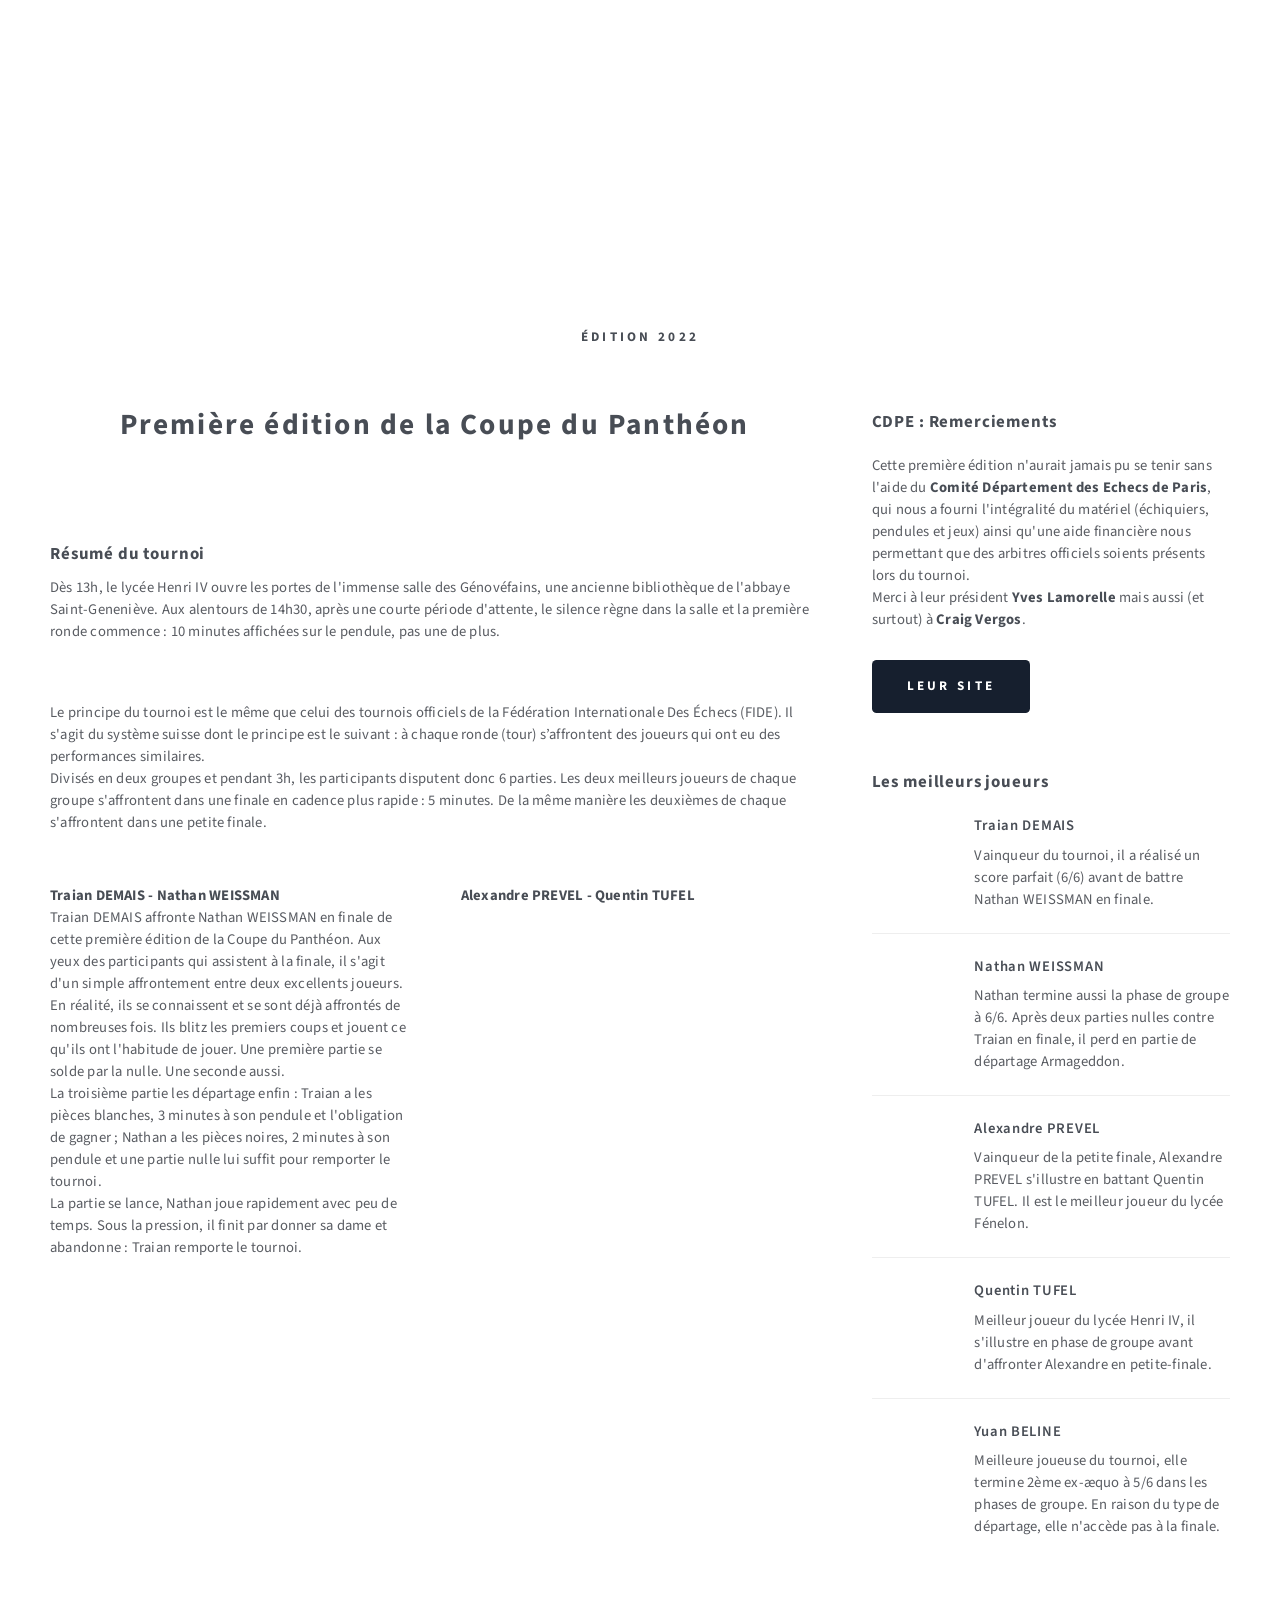
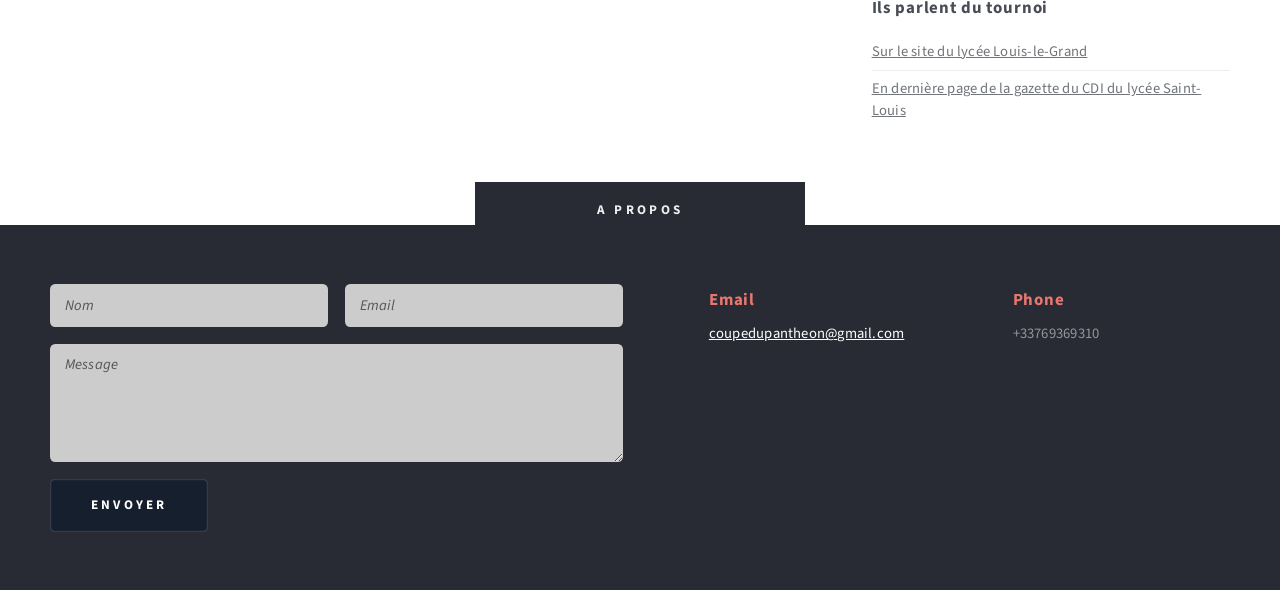
==== 2022.html @ 488b0a0b "wrap" ====
<!DOCTYPE HTML>
<!--
	Escape Velocity by HTML5 UP
	html5up.net | @ajlkn
	Free for personal and commercial use under the CCA 3.0 license (html5up.net/license)
-->
<html>
	<head>
		<title>Coupe du Panthéon </title>
		<meta charset="utf-8" />
		<meta name="viewport" content="width=device-width, initial-scale=1, user-scalable=no" />
		<link rel="stylesheet" href="assets/css/main.css" />
	</head>
	<body class="right-sidebar is-preload">
		<div id="page-wrapper">

			<!-- Header -->
				<section id="header" class="wrapper">

					<!-- Logo -->
						<div id="logo">
							<h1>COUPE DU PANTHÉON</a></h1>
							<p>Tournoi d'échecs inter-établissements</p>
						</div>

					<!-- Nav -->
						<nav id="nav">
							<ul>
								<li><a href="index.html">Inscription</a></li>
								<li>
									<a href="#">Éditions précédentes</a>
									<ul>
										<li><a href="2022.html">Édition 2022 - Traian DEMAIS</a></li>
										<li>
											<a href="#">Livre d'or</a>
											<ul>
												<li><a href="#">Ils parlent du tournoi</a></li>
											</ul>
										</li>
									</ul>
								</li>
								<li class="current"><a href="">Règlement</a></li>
							</ul>
						</nav>

				</section>

			<!-- Main -->
				<section id="main" class="wrapper style2">
					<div class="title">Édition 2022</div>
					<div class="container">
						<div class="row gtr-150">
							<div class="col-8 col-12-medium">

								<!-- Content -->
											<div id="content">
												<article class="box post">
													<header class="style1">
														<h2>Première édition de la Coupe du Panthéon</h2>
													</header>
													<a href="#" class="image featured">
														<img src="images/pic01.png" alt="" />
													</a>
													<h2>Résumé du tournoi</h2>

											<p>Dès 13h, le lycée Henri IV ouvre les portes de l'immense salle des Génovéfains, une ancienne bibliothèque de l'abbaye Saint-Geneniève.
											Aux alentours de 14h30, après une courte période d'attente,
											le silence règne dans la salle et la première ronde commence : 10 minutes affichées
											sur le pendule, pas une de plus.</p>
											<div class="row gtr-150">
												<div class="col-6 col-12-small">
													<section class="box">
														<a href="#" class="image featured">
															<img src="images/2022-1.jpeg" alt="" />
														</a></p>
													</section>
												</div>
												<div class="col-6 col-12-small">
													<section class="box">
														<a href="#" class="image featured"><img src="images/partie2.jpeg" alt="" /></a>
													</section>
												</div>
											</div>


												<p>Le principe du tournoi est le même que celui des tournois officiels de la Fédération Internationale Des Échecs (FIDE).
												Il s'agit du système suisse dont le principe est le suivant : à chaque ronde (tour) s’affrontent des joueurs qui ont eu des performances similaires.<br>
												Divisés en deux groupes et pendant 3h, les participants disputent donc 6 parties.
												Les deux meilleurs joueurs de chaque groupe s'affrontent dans une finale en cadence plus rapide : 5 minutes.
												De la même manière les deuxièmes de chaque s'affrontent dans une petite finale.
											</p>

											</div>

											</article>
											<div class="row gtr-150">
											<div class="col-6 col-12-small">
												<section class="box">
													<header>
													</header>
													<a href="#" class="image featured"><img src="images/finale1.jpeg" alt="" /></a>
													<p><strong>Traian DEMAIS - Nathan WEISSMAN</strong><br>
													Traian DEMAIS affronte Nathan WEISSMAN en finale de cette première édition de la Coupe du Panthéon. Aux yeux des participants
													qui assistent à la finale, il s'agit d'un simple affrontement entre deux excellents joueurs.
													En réalité, ils se connaissent et se sont déjà affrontés de nombreuses fois. Ils blitz les premiers coups et jouent ce qu'ils ont
													l'habitude de jouer. Une première partie se solde par la nulle. Une seconde aussi. <br>
													La troisième partie les départage enfin : Traian a les pièces blanches, 3 minutes à son pendule et l'obligation de gagner ;
													Nathan a les pièces noires, 2 minutes à son pendule et une partie nulle lui suffit pour remporter le tournoi.<br>
													La partie se lance, Nathan joue rapidement avec peu de temps. Sous la pression, il finit par donner sa dame et abandonne : Traian remporte le tournoi.

													</p>
												</section>
											</div>
											<div class="col-6 col-12-small">
												<section class="box">
													<header>
													</header>
													<a href="#" class="image featured"><img src="images/finale2.jpeg" alt="" /></a>
													<p><strong>Alexandre PREVEL - Quentin TUFEL</strong><br>
													</p>
												</section>
											</div>
										</div>


							</div>
							<div class="col-4 col-12-medium">

								<!-- Sidebar -->
									<div id="sidebar">
										<section class="box">
											<header>
												<h2>CDPE : Remerciements</h2>
											</header>
											<p>Cette première édition n'aurait jamais pu se tenir sans l'aide du <strong> Comité Département des Echecs de Paris</strong>, qui nous a fourni
											l'intégralité du matériel (échiquiers, pendules et jeux) ainsi qu'une aide financière nous permettant que des arbitres officiels soients présents lors du tournoi.<br>
											Merci à leur président <strong>Yves Lamorelle </strong> mais aussi (et surtout) à <strong>Craig Vergos</strong>.</p>
											<a href="https://echecs.paris/" target="_blank" class="button style1">Leur site</a>
										</section>
										<section class="box">
											<header>
												<h2>Les meilleurs joueurs</h2>
											</header>
											<ul class="style2">
												<li>
													<article class="box post-excerpt">
														<a href="#" class="image left"><img src="images/traian.jpeg" alt="" /></a>
														<h3><a href="#">Traian DEMAIS</a></h3>
														<p>Vainqueur du tournoi, il a réalisé un score parfait (6/6) avant de battre Nathan WEISSMAN en finale.</p>
													</article>
												</li>
												<li>
													<article class="box post-excerpt">
														<a href="#" class="image left"><img src="images/nathan.jpeg" alt="" /></a>
														<h3><a href="#">Nathan WEISSMAN</a></h3>
														<p>Nathan termine aussi la phase de groupe à 6/6. Après deux parties nulles contre Traian en finale, il perd en partie de départage Armageddon.</p>
													</article>
												</li>
												<li>
													<article class="box post-excerpt">
														<a href="#" class="image left"><img src="images/prevel.jpeg" alt="" /></a>
														<h3><a href="#">Alexandre PREVEL</a></h3>
														<p>Vainqueur de la petite finale, Alexandre PREVEL s'illustre en battant Quentin TUFEL. Il est le meilleur joueur du lycée Fénelon. </p>
													</article>
												</li>
												<li>
													<article class="box post-excerpt">
														<a href="#" class="image left"><img src="images/tufel.jpeg" alt="" /></a>
														<h3><a href="#">Quentin TUFEL</a></h3>
														<p>Meilleur joueur du lycée Henri IV, il s'illustre en phase de groupe avant d'affronter Alexandre en petite-finale.</p>
													</article>
												</li>
												<li>
													<article class="box post-excerpt">
														<a href="#" class="image left"><img src="images/beline.png" alt="" /></a>
														<h3><a href="#">Yuan BELINE</a></h3>
														<p>Meilleure joueuse du tournoi, elle termine 2ème ex-æquo à 5/6 dans les phases de groupe. En raison du type de départage, elle n'accède pas à la finale.</p>
													</article>
												</li>
											</ul>
										</section>
										<section class="box">
											<header>
												<h2>Ils parlent du tournoi</h2>
											</header>
											<ul class="style3">
												<li><a href="https://www.louislegrand.fr/2022/06/13/coupe-dechecs-du-pantheon/" target="_blank">Sur le site du lycée Louis-le-Grand</a></li>
												<li><a href="https://drive.google.com/file/d/1etQRZhNwTIWynrYKjmbcCcDxG53KMyZD/view?usp=sharing" target="_blank">En dernière page de la gazette du CDI du lycée Saint-Louis</a></li>
											</ul>
										</section>
									</div>

							</div>
						</div>
					</div>
				</section>


								<!-- Contact Form -->
								<section id="footer" class="wrapper">
									<div class="title">A propos</div>
									<div class="container">
										<div class="row">
											<div class="col-6 col-12-medium">

												<!-- Contact Form -->
													<section>
														<form method="post" action="#">
															<div class="row gtr-50">
																<div class="col-6 col-12-small">
																	<input type="text" name="name" id="contact-name" placeholder="Nom" />
																</div>
																<div class="col-6 col-12-small">
																	<input type="text" name="email" id="contact-email" placeholder="Email" />
																</div>
																<div class="col-12">
																	<textarea name="message" id="contact-message" placeholder="Message" rows="4"></textarea>
																</div>
																<div class="col-12">
																	<ul class="actions">
																		<li><input type="submit" class="style1" value="Envoyer" /></li>
																	</ul>
																</div>
															</div>
														</form>
													</section>

											</div>
											<div class="col-6 col-12-medium">

												<!-- Contact -->
													<section class="feature-list small">
														<div class="row">
															<div class="col-6 col-12-small">
																<section>
																	<h3 class="icon solid fa-envelope">Email</h3>
																	<p>
																		<a href="#">coupedupantheon@gmail.com</a>
																	</p>
																</section>
															</div>
															<div class="col-6 col-12-small">
																<section>
																	<h3 class="icon solid fa-phone">Phone</h3>
																	<p>
																		+33769369310
																	</p>
																</section>
															</div>
														</div>
													</section>

											</div>
										</div>
									</div>
								</section>

		</div>

		<!-- Scripts -->
			<script src="assets/js/jquery.min.js"></script>
			<script src="assets/js/jquery.dropotron.min.js"></script>
			<script src="assets/js/browser.min.js"></script>
			<script src="assets/js/breakpoints.min.js"></script>
			<script src="assets/js/util.js"></script>
			<script src="assets/js/main.js"></script>

	</body>
</html>
---- assets/css/main.css ----
@import url("fontawesome-all.min.css");
@import url("https://fonts.googleapis.com/css?family=Source+Sans+Pro:400,400italic,700,900");

/*
	Escape Velocity by HTML5 UP
	html5up.net | @ajlkn
	Free for personal and commercial use under the CCA 3.0 license (html5up.net/license)
*/

html, body, div, span, applet, object,
iframe, h1, h2, h3, h4, h5, h6, p, blockquote,
pre, a, abbr, acronym, address, big, cite,
code, del, dfn, em, img, ins, kbd, q, s, samp,
small, strike, strong, sub, sup, tt, var, b,
u, i, center, dl, dt, dd, ol, ul, li, fieldset,
form, label, legend, table, caption, tbody,
tfoot, thead, tr, th, td, article, aside,
canvas, details, embed, figure, figcaption,
footer, header, hgroup, menu, nav, output, ruby,
section, summary, time, mark, audio, video {
	margin: 0;
	padding: 0;
	border: 0;
	font-size: 100%;
	font: inherit;
	vertical-align: baseline;}

article, aside, details, figcaption, figure,
footer, header, hgroup, menu, nav, section {
	display: block;}

body {
	line-height: 1;
}

ol, ul {
	list-style: none;
}

blockquote, q {
	quotes: none;
}

	blockquote:before, blockquote:after, q:before, q:after {
		content: '';
		content: none;
	}

table {
	border-collapse: collapse;
	border-spacing: 0;
}

body {
	-webkit-text-size-adjust: none;
}

mark {
	background-color: transparent;
	color: inherit;
}

input::-moz-focus-inner {
	border: 0;
	padding: 0;
}

input, select, textarea {
	-moz-appearance: none;
	-webkit-appearance: none;
	-ms-appearance: none;
	appearance: none;
}

/* Basic */

	@-ms-viewport {
		width: device-width;
	}

	html {
		box-sizing: border-box;
	}

	*, *:before, *:after {
		box-sizing: inherit;
	}

	body.is-preload *, body.is-preload *:before, body.is-preload *:after {
		-moz-animation: none !important;
		-webkit-animation: none !important;
		-ms-animation: none !important;
		animation: none !important;
		-moz-transition: none !important;
		-webkit-transition: none !important;
		-ms-transition: none !important;
		transition: none !important;
	}

	body, input, textarea, select {
		font-family: 'Source Sans Pro', sans-serif;
		font-weight: 400;
		color: #595c62;
		font-size: 14pt;
		line-height: 1.75em;
		letter-spacing: 0.025em;
	}

	h1, h2, h3, h4, h5, h6 {
		font-weight: 700;
		color: #484d55;
	}

		h1 a, h2 a, h3 a, h4 a, h5 a, h6 a {
			color: inherit;
			text-decoration: none;
		}

	a {
		-moz-transition: color .25s ease-in-out;
		-webkit-transition: color .25s ease-in-out;
		-ms-transition: color .25s ease-in-out;
		transition: color .25s ease-in-out;
		text-decoration: underline;
		color: #717479;
	}

		a:hover {
			text-decoration: none;
		}

	strong, b {
		font-weight: 700;
		color: #484d55;
	}

	blockquote {
		border-left: solid 0.5em #ddd;
		padding: 1em 0 1em 2em;
		font-style: italic;
	}

	em, i {
		font-style: italic;
	}

	hr {
		border: 0;
		border-top: solid 1px #ddd;
		margin: 2em 0 2em 0;
	}

	sub {
		position: relative;
		top: 0.5em;
		font-size: 0.8em;
	}

	sup {
		position: relative;
		top: -0.5em;
		font-size: 0.8em;
	}

	.nobr {
		white-space: nowrap;
	}

	br.clear {
		clear: both;
	}

	p, ul, ol, dl, table, blockquote, form {
		margin-bottom: 2em;
	}

/* Container */

	.container {
		margin: 0 auto;
		max-width: 100%;
		width: 68em;
	}

		@media screen and (max-width: 1680px) {

			.container {
				width: 70em;
			}

		}

		@media screen and (max-width: 1280px) {

			.container {
				width: calc(100% - 100px);
			}

		}

		@media screen and (max-width: 980px) {

			.container {
				width: calc(100% - 100px);
			}

		}

		@media screen and (max-width: 736px) {

			.container {
				width: calc(100% - 40px);
			}

		}

/* Row */

	.row {
		display: flex;
		flex-wrap: wrap;
		box-sizing: border-box;
		align-items: stretch;
	}

		.row > * {
			box-sizing: border-box;
		}

		.row.gtr-uniform > * > :last-child {
			margin-bottom: 0;
		}

		.row.aln-left {
			justify-content: flex-start;
		}

		.row.aln-center {
			justify-content: center;
		}

		.row.aln-right {
			justify-content: flex-end;
		}

		.row.aln-top {
			align-items: flex-start;
		}

		.row.aln-middle {
			align-items: center;
		}

		.row.aln-bottom {
			align-items: flex-end;
		}

		.row > .imp {
			order: -1;
		}

		.row > .col-1 {
			width: 8.33333%;
		}

		.row > .off-1 {
			margin-left: 8.33333%;
		}

		.row > .col-2 {
			width: 16.66667%;
		}

		.row > .off-2 {
			margin-left: 16.66667%;
		}

		.row > .col-3 {
			width: 25%;
		}

		.row > .off-3 {
			margin-left: 25%;
		}

		.row > .col-4 {
			width: 33.33333%;
		}

		.row > .off-4 {
			margin-left: 33.33333%;
		}

		.row > .col-5 {
			width: 41.66667%;
		}

		.row > .off-5 {
			margin-left: 41.66667%;
		}

		.row > .col-6 {
			width: 50%;
		}

		.row > .off-6 {
			margin-left: 50%;
		}

		.row > .col-7 {
			width: 58.33333%;
		}

		.row > .off-7 {
			margin-left: 58.33333%;
		}

		.row > .col-8 {
			width: 66.66667%;
		}

		.row > .off-8 {
			margin-left: 66.66667%;
		}

		.row > .col-9 {
			width: 75%;
		}

		.row > .off-9 {
			margin-left: 75%;
		}

		.row > .col-10 {
			width: 83.33333%;
		}

		.row > .off-10 {
			margin-left: 83.33333%;
		}

		.row > .col-11 {
			width: 91.66667%;
		}

		.row > .off-11 {
			margin-left: 91.66667%;
		}

		.row > .col-12 {
			width: 100%;
		}

		.row > .off-12 {
			margin-left: 100%;
		}

		.row.gtr-0 {
			margin-top: 0px;
			margin-left: 0px;
		}

			.row.gtr-0 > * {
				padding: 0px 0 0 0px;
			}

			.row.gtr-0.gtr-uniform {
				margin-top: 0px;
			}

				.row.gtr-0.gtr-uniform > * {
					padding-top: 0px;
				}

		.row.gtr-25 {
			margin-top: -12.5px;
			margin-left: -12.5px;
		}

			.row.gtr-25 > * {
				padding: 12.5px 0 0 12.5px;
			}

			.row.gtr-25.gtr-uniform {
				margin-top: -12.5px;
			}

				.row.gtr-25.gtr-uniform > * {
					padding-top: 12.5px;
				}

		.row.gtr-50 {
			margin-top: -25px;
			margin-left: -25px;
		}

			.row.gtr-50 > * {
				padding: 25px 0 0 25px;
			}

			.row.gtr-50.gtr-uniform {
				margin-top: -25px;
			}

				.row.gtr-50.gtr-uniform > * {
					padding-top: 25px;
				}

		.row {
			margin-top: -50px;
			margin-left: -50px;
		}

			.row > * {
				padding: 50px 0 0 50px;
			}

			.row.gtr-uniform {
				margin-top: -50px;
			}

				.row.gtr-uniform > * {
					padding-top: 50px;
				}

		.row.gtr-150 {
			margin-top: -75px;
			margin-left: -75px;
		}

			.row.gtr-150 > * {
				padding: 75px 0 0 75px;
			}

			.row.gtr-150.gtr-uniform {
				margin-top: -75px;
			}

				.row.gtr-150.gtr-uniform > * {
					padding-top: 75px;
				}

		.row.gtr-200 {
			margin-top: -100px;
			margin-left: -100px;
		}

			.row.gtr-200 > * {
				padding: 100px 0 0 100px;
			}

			.row.gtr-200.gtr-uniform {
				margin-top: -100px;
			}

				.row.gtr-200.gtr-uniform > * {
					padding-top: 100px;
				}

		@media screen and (max-width: 1680px) {

			.row {
				display: flex;
				flex-wrap: wrap;
				box-sizing: border-box;
				align-items: stretch;
			}

				.row > * {
					box-sizing: border-box;
				}

				.row.gtr-uniform > * > :last-child {
					margin-bottom: 0;
				}

				.row.aln-left {
					justify-content: flex-start;
				}

				.row.aln-center {
					justify-content: center;
				}

				.row.aln-right {
					justify-content: flex-end;
				}

				.row.aln-top {
					align-items: flex-start;
				}

				.row.aln-middle {
					align-items: center;
				}

				.row.aln-bottom {
					align-items: flex-end;
				}

				.row > .imp-xlarge {
					order: -1;
				}

				.row > .col-1-xlarge {
					width: 8.33333%;
				}

				.row > .off-1-xlarge {
					margin-left: 8.33333%;
				}

				.row > .col-2-xlarge {
					width: 16.66667%;
				}

				.row > .off-2-xlarge {
					margin-left: 16.66667%;
				}

				.row > .col-3-xlarge {
					width: 25%;
				}

				.row > .off-3-xlarge {
					margin-left: 25%;
				}

				.row > .col-4-xlarge {
					width: 33.33333%;
				}

				.row > .off-4-xlarge {
					margin-left: 33.33333%;
				}

				.row > .col-5-xlarge {
					width: 41.66667%;
				}

				.row > .off-5-xlarge {
					margin-left: 41.66667%;
				}

				.row > .col-6-xlarge {
					width: 50%;
				}

				.row > .off-6-xlarge {
					margin-left: 50%;
				}

				.row > .col-7-xlarge {
					width: 58.33333%;
				}

				.row > .off-7-xlarge {
					margin-left: 58.33333%;
				}

				.row > .col-8-xlarge {
					width: 66.66667%;
				}

				.row > .off-8-xlarge {
					margin-left: 66.66667%;
				}

				.row > .col-9-xlarge {
					width: 75%;
				}

				.row > .off-9-xlarge {
					margin-left: 75%;
				}

				.row > .col-10-xlarge {
					width: 83.33333%;
				}

				.row > .off-10-xlarge {
					margin-left: 83.33333%;
				}

				.row > .col-11-xlarge {
					width: 91.66667%;
				}

				.row > .off-11-xlarge {
					margin-left: 91.66667%;
				}

				.row > .col-12-xlarge {
					width: 100%;
				}

				.row > .off-12-xlarge {
					margin-left: 100%;
				}

				.row.gtr-0 {
					margin-top: 0px;
					margin-left: 0px;
				}

					.row.gtr-0 > * {
						padding: 0px 0 0 0px;
					}

					.row.gtr-0.gtr-uniform {
						margin-top: 0px;
					}

						.row.gtr-0.gtr-uniform > * {
							padding-top: 0px;
						}

				.row.gtr-25 {
					margin-top: -12.5px;
					margin-left: -12.5px;
				}

					.row.gtr-25 > * {
						padding: 12.5px 0 0 12.5px;
					}

					.row.gtr-25.gtr-uniform {
						margin-top: -12.5px;
					}

						.row.gtr-25.gtr-uniform > * {
							padding-top: 12.5px;
						}

				.row.gtr-50 {
					margin-top: -25px;
					margin-left: -25px;
				}

					.row.gtr-50 > * {
						padding: 25px 0 0 25px;
					}

					.row.gtr-50.gtr-uniform {
						margin-top: -25px;
					}

						.row.gtr-50.gtr-uniform > * {
							padding-top: 25px;
						}

				.row {
					margin-top: -50px;
					margin-left: -50px;
				}

					.row > * {
						padding: 50px 0 0 50px;
					}

					.row.gtr-uniform {
						margin-top: -50px;
					}

						.row.gtr-uniform > * {
							padding-top: 50px;
						}

				.row.gtr-150 {
					margin-top: -75px;
					margin-left: -75px;
				}

					.row.gtr-150 > * {
						padding: 75px 0 0 75px;
					}

					.row.gtr-150.gtr-uniform {
						margin-top: -75px;
					}

						.row.gtr-150.gtr-uniform > * {
							padding-top: 75px;
						}

				.row.gtr-200 {
					margin-top: -100px;
					margin-left: -100px;
				}

					.row.gtr-200 > * {
						padding: 100px 0 0 100px;
					}

					.row.gtr-200.gtr-uniform {
						margin-top: -100px;
					}

						.row.gtr-200.gtr-uniform > * {
							padding-top: 100px;
						}

		}

		@media screen and (max-width: 1280px) {

			.row {
				display: flex;
				flex-wrap: wrap;
				box-sizing: border-box;
				align-items: stretch;
			}

				.row > * {
					box-sizing: border-box;
				}

				.row.gtr-uniform > * > :last-child {
					margin-bottom: 0;
				}

				.row.aln-left {
					justify-content: flex-start;
				}

				.row.aln-center {
					justify-content: center;
				}

				.row.aln-right {
					justify-content: flex-end;
				}

				.row.aln-top {
					align-items: flex-start;
				}

				.row.aln-middle {
					align-items: center;
				}

				.row.aln-bottom {
					align-items: flex-end;
				}

				.row > .imp-large {
					order: -1;
				}

				.row > .col-1-large {
					width: 8.33333%;
				}

				.row > .off-1-large {
					margin-left: 8.33333%;
				}

				.row > .col-2-large {
					width: 16.66667%;
				}

				.row > .off-2-large {
					margin-left: 16.66667%;
				}

				.row > .col-3-large {
					width: 25%;
				}

				.row > .off-3-large {
					margin-left: 25%;
				}

				.row > .col-4-large {
					width: 33.33333%;
				}

				.row > .off-4-large {
					margin-left: 33.33333%;
				}

				.row > .col-5-large {
					width: 41.66667%;
				}

				.row > .off-5-large {
					margin-left: 41.66667%;
				}

				.row > .col-6-large {
					width: 50%;
				}

				.row > .off-6-large {
					margin-left: 50%;
				}

				.row > .col-7-large {
					width: 58.33333%;
				}

				.row > .off-7-large {
					margin-left: 58.33333%;
				}

				.row > .col-8-large {
					width: 66.66667%;
				}

				.row > .off-8-large {
					margin-left: 66.66667%;
				}

				.row > .col-9-large {
					width: 75%;
				}

				.row > .off-9-large {
					margin-left: 75%;
				}

				.row > .col-10-large {
					width: 83.33333%;
				}

				.row > .off-10-large {
					margin-left: 83.33333%;
				}

				.row > .col-11-large {
					width: 91.66667%;
				}

				.row > .off-11-large {
					margin-left: 91.66667%;
				}

				.row > .col-12-large {
					width: 100%;
				}

				.row > .off-12-large {
					margin-left: 100%;
				}

				.row.gtr-0 {
					margin-top: 0px;
					margin-left: 0px;
				}

					.row.gtr-0 > * {
						padding: 0px 0 0 0px;
					}

					.row.gtr-0.gtr-uniform {
						margin-top: 0px;
					}

						.row.gtr-0.gtr-uniform > * {
							padding-top: 0px;
						}

				.row.gtr-25 {
					margin-top: -8.75px;
					margin-left: -8.75px;
				}

					.row.gtr-25 > * {
						padding: 8.75px 0 0 8.75px;
					}

					.row.gtr-25.gtr-uniform {
						margin-top: -8.75px;
					}

						.row.gtr-25.gtr-uniform > * {
							padding-top: 8.75px;
						}

				.row.gtr-50 {
					margin-top: -17.5px;
					margin-left: -17.5px;
				}

					.row.gtr-50 > * {
						padding: 17.5px 0 0 17.5px;
					}

					.row.gtr-50.gtr-uniform {
						margin-top: -17.5px;
					}

						.row.gtr-50.gtr-uniform > * {
							padding-top: 17.5px;
						}

				.row {
					margin-top: -35px;
					margin-left: -35px;
				}

					.row > * {
						padding: 35px 0 0 35px;
					}

					.row.gtr-uniform {
						margin-top: -35px;
					}

						.row.gtr-uniform > * {
							padding-top: 35px;
						}

				.row.gtr-150 {
					margin-top: -52.5px;
					margin-left: -52.5px;
				}

					.row.gtr-150 > * {
						padding: 52.5px 0 0 52.5px;
					}

					.row.gtr-150.gtr-uniform {
						margin-top: -52.5px;
					}

						.row.gtr-150.gtr-uniform > * {
							padding-top: 52.5px;
						}

				.row.gtr-200 {
					margin-top: -70px;
					margin-left: -70px;
				}

					.row.gtr-200 > * {
						padding: 70px 0 0 70px;
					}

					.row.gtr-200.gtr-uniform {
						margin-top: -70px;
					}

						.row.gtr-200.gtr-uniform > * {
							padding-top: 70px;
						}

		}

		@media screen and (max-width: 980px) {

			.row {
				display: flex;
				flex-wrap: wrap;
				box-sizing: border-box;
				align-items: stretch;
			}

				.row > * {
					box-sizing: border-box;
				}

				.row.gtr-uniform > * > :last-child {
					margin-bottom: 0;
				}

				.row.aln-left {
					justify-content: flex-start;
				}

				.row.aln-center {
					justify-content: center;
				}

				.row.aln-right {
					justify-content: flex-end;
				}

				.row.aln-top {
					align-items: flex-start;
				}

				.row.aln-middle {
					align-items: center;
				}

				.row.aln-bottom {
					align-items: flex-end;
				}

				.row > .imp-medium {
					order: -1;
				}

				.row > .col-1-medium {
					width: 8.33333%;
				}

				.row > .off-1-medium {
					margin-left: 8.33333%;
				}

				.row > .col-2-medium {
					width: 16.66667%;
				}

				.row > .off-2-medium {
					margin-left: 16.66667%;
				}

				.row > .col-3-medium {
					width: 25%;
				}

				.row > .off-3-medium {
					margin-left: 25%;
				}

				.row > .col-4-medium {
					width: 33.33333%;
				}

				.row > .off-4-medium {
					margin-left: 33.33333%;
				}

				.row > .col-5-medium {
					width: 41.66667%;
				}

				.row > .off-5-medium {
					margin-left: 41.66667%;
				}

				.row > .col-6-medium {
					width: 50%;
				}

				.row > .off-6-medium {
					margin-left: 50%;
				}

				.row > .col-7-medium {
					width: 58.33333%;
				}

				.row > .off-7-medium {
					margin-left: 58.33333%;
				}

				.row > .col-8-medium {
					width: 66.66667%;
				}

				.row > .off-8-medium {
					margin-left: 66.66667%;
				}

				.row > .col-9-medium {
					width: 75%;
				}

				.row > .off-9-medium {
					margin-left: 75%;
				}

				.row > .col-10-medium {
					width: 83.33333%;
				}

				.row > .off-10-medium {
					margin-left: 83.33333%;
				}

				.row > .col-11-medium {
					width: 91.66667%;
				}

				.row > .off-11-medium {
					margin-left: 91.66667%;
				}

				.row > .col-12-medium {
					width: 100%;
				}

				.row > .off-12-medium {
					margin-left: 100%;
				}

				.row.gtr-0 {
					margin-top: 0px;
					margin-left: 0px;
				}

					.row.gtr-0 > * {
						padding: 0px 0 0 0px;
					}

					.row.gtr-0.gtr-uniform {
						margin-top: 0px;
					}

						.row.gtr-0.gtr-uniform > * {
							padding-top: 0px;
						}

				.row.gtr-25 {
					margin-top: -12.5px;
					margin-left: -12.5px;
				}

					.row.gtr-25 > * {
						padding: 12.5px 0 0 12.5px;
					}

					.row.gtr-25.gtr-uniform {
						margin-top: -12.5px;
					}

						.row.gtr-25.gtr-uniform > * {
							padding-top: 12.5px;
						}

				.row.gtr-50 {
					margin-top: -25px;
					margin-left: -25px;
				}

					.row.gtr-50 > * {
						padding: 25px 0 0 25px;
					}

					.row.gtr-50.gtr-uniform {
						margin-top: -25px;
					}

						.row.gtr-50.gtr-uniform > * {
							padding-top: 25px;
						}

				.row {
					margin-top: -50px;
					margin-left: -50px;
				}

					.row > * {
						padding: 50px 0 0 50px;
					}

					.row.gtr-uniform {
						margin-top: -50px;
					}

						.row.gtr-uniform > * {
							padding-top: 50px;
						}

				.row.gtr-150 {
					margin-top: -75px;
					margin-left: -75px;
				}

					.row.gtr-150 > * {
						padding: 75px 0 0 75px;
					}

					.row.gtr-150.gtr-uniform {
						margin-top: -75px;
					}

						.row.gtr-150.gtr-uniform > * {
							padding-top: 75px;
						}

				.row.gtr-200 {
					margin-top: -100px;
					margin-left: -100px;
				}

					.row.gtr-200 > * {
						padding: 100px 0 0 100px;
					}

					.row.gtr-200.gtr-uniform {
						margin-top: -100px;
					}

						.row.gtr-200.gtr-uniform > * {
							padding-top: 100px;
						}

		}

		@media screen and (max-width: 736px) {

			.row {
				display: flex;
				flex-wrap: wrap;
				box-sizing: border-box;
				align-items: stretch;
			}

				.row > * {
					box-sizing: border-box;
				}

				.row.gtr-uniform > * > :last-child {
					margin-bottom: 0;
				}

				.row.aln-left {
					justify-content: flex-start;
				}

				.row.aln-center {
					justify-content: center;
				}

				.row.aln-right {
					justify-content: flex-end;
				}

				.row.aln-top {
					align-items: flex-start;
				}

				.row.aln-middle {
					align-items: center;
				}

				.row.aln-bottom {
					align-items: flex-end;
				}

				.row > .imp-small {
					order: -1;
				}

				.row > .col-1-small {
					width: 8.33333%;
				}

				.row > .off-1-small {
					margin-left: 8.33333%;
				}

				.row > .col-2-small {
					width: 16.66667%;
				}

				.row > .off-2-small {
					margin-left: 16.66667%;
				}

				.row > .col-3-small {
					width: 25%;
				}

				.row > .off-3-small {
					margin-left: 25%;
				}

				.row > .col-4-small {
					width: 33.33333%;
				}

				.row > .off-4-small {
					margin-left: 33.33333%;
				}

				.row > .col-5-small {
					width: 41.66667%;
				}

				.row > .off-5-small {
					margin-left: 41.66667%;
				}

				.row > .col-6-small {
					width: 50%;
				}

				.row > .off-6-small {
					margin-left: 50%;
				}

				.row > .col-7-small {
					width: 58.33333%;
				}

				.row > .off-7-small {
					margin-left: 58.33333%;
				}

				.row > .col-8-small {
					width: 66.66667%;
				}

				.row > .off-8-small {
					margin-left: 66.66667%;
				}

				.row > .col-9-small {
					width: 75%;
				}

				.row > .off-9-small {
					margin-left: 75%;
				}

				.row > .col-10-small {
					width: 83.33333%;
				}

				.row > .off-10-small {
					margin-left: 83.33333%;
				}

				.row > .col-11-small {
					width: 91.66667%;
				}

				.row > .off-11-small {
					margin-left: 91.66667%;
				}

				.row > .col-12-small {
					width: 100%;
				}

				.row > .off-12-small {
					margin-left: 100%;
				}

				.row.gtr-0 {
					margin-top: 0px;
					margin-left: 0px;
				}

					.row.gtr-0 > * {
						padding: 0px 0 0 0px;
					}

					.row.gtr-0.gtr-uniform {
						margin-top: 0px;
					}

						.row.gtr-0.gtr-uniform > * {
							padding-top: 0px;
						}

				.row.gtr-25 {
					margin-top: -7.5px;
					margin-left: -7.5px;
				}

					.row.gtr-25 > * {
						padding: 7.5px 0 0 7.5px;
					}

					.row.gtr-25.gtr-uniform {
						margin-top: -7.5px;
					}

						.row.gtr-25.gtr-uniform > * {
							padding-top: 7.5px;
						}

				.row.gtr-50 {
					margin-top: -15px;
					margin-left: -15px;
				}

					.row.gtr-50 > * {
						padding: 15px 0 0 15px;
					}

					.row.gtr-50.gtr-uniform {
						margin-top: -15px;
					}

						.row.gtr-50.gtr-uniform > * {
							padding-top: 15px;
						}

				.row {
					margin-top: -30px;
					margin-left: -30px;
				}

					.row > * {
						padding: 30px 0 0 30px;
					}

					.row.gtr-uniform {
						margin-top: -30px;
					}

						.row.gtr-uniform > * {
							padding-top: 30px;
						}

				.row.gtr-150 {
					margin-top: -45px;
					margin-left: -45px;
				}

					.row.gtr-150 > * {
						padding: 45px 0 0 45px;
					}

					.row.gtr-150.gtr-uniform {
						margin-top: -45px;
					}

						.row.gtr-150.gtr-uniform > * {
							padding-top: 45px;
						}

				.row.gtr-200 {
					margin-top: -60px;
					margin-left: -60px;
				}

					.row.gtr-200 > * {
						padding: 60px 0 0 60px;
					}

					.row.gtr-200.gtr-uniform {
						margin-top: -60px;
					}

						.row.gtr-200.gtr-uniform > * {
							padding-top: 60px;
						}

		}

/* Section/Article */

	section,
	article {
		margin: 0 0 4em 0;
	}

	section > :last-child,
	article > :last-child,
	section:last-child,
	article:last-child {
		margin-bottom: 0;
	}

	header.style1 {
		text-align: center;
		padding: 3em 0 3em 0;
	}

		header.style1 h2 {
			font-weight: 700;
			font-size: 2em;
			letter-spacing: 0.075em;
			line-height: 1.5em;
		}

		header.style1 p {
			color: #b1b4b9;
			display: block;
			margin: 1.15em 0 0 0;
			font-size: 1.3em;
			letter-spacing: 0.075em;
			line-height: 1.5em;
		}

/* Table */

	table {
		width: 100%;
	}

		table.default {
			width: 100%;
		}

			table.default tbody tr:nth-child(2n+2) {
				background: #f4f4f4;
			}

			table.default td {
				padding: 0.5em 1em 0.5em 1em;
			}

			table.default th {
				text-align: left;
				font-weight: 400;
				padding: 0.5em 1em 0.5em 1em;
			}

			table.default thead {
				background: #484d55;
				color: #fff;
			}

			table.default tfoot {
				background: #eee;
			}

/* Form */

	form label {
		display: block;
		font-weight: 700;
		color: #484d55;
		margin: 0.25em 0 0.5em 0;
	}

	form input[type="text"],
	form input[type="email"],
	form input[type="password"],
	form select,
	form textarea {
		-moz-transition: all .25s ease-in-out;
		-webkit-transition: all .25s ease-in-out;
		-ms-transition: all .25s ease-in-out;
		transition: all .25s ease-in-out;
		-webkit-appearance: none;
		display: block;
		border: 0;
		background: #eee;
		box-shadow: inset 0px 0px 1px 0px #a0a1a7;
		border-radius: 0.35em;
		width: 100%;
		padding: 0.75em 1em 0.75em 1em;
	}

		form input[type="text"]:focus,
		form input[type="email"]:focus,
		form input[type="password"]:focus,
		form select:focus,
		form textarea:focus {
			background: #f8f8f8;
		}

	form input[type="text"],
	form input[type="email"]
	input[type="password"] {
		line-height: 1em;
	}

	form select {
		line-height: 1em;
	}

	form textarea {
		min-height: 8em;
	}

	form ul.actions {
		margin-top: 0;
	}

	form ::-webkit-input-placeholder {
		color: #555 !important;
		font-style: italic;
		line-height: 1.35em;
	}

	form :-moz-placeholder {
		color: #555 !important;
		font-style: italic;
	}

	form ::-moz-placeholder {
		color: #555 !important;
		font-style: italic;
	}

	form :-ms-input-placeholder {
		color: #555 !important;
		font-style: italic;
	}

	form ::-moz-focus-inner {
		border: 0;
	}

/* Image */

	.image {
		display: inline-block;
	}

		.image img {
			display: block;
			width: 100%;
		}

		.image.fit {
			display: block;
			width: 100%;
		}

		.image.left {
			float: left;
			margin: 0 2em 2em 0;
		}

		.image.centered {
			display: block;
			margin: 0 0 2em 0;
		}

			.image.centered img {
				margin: 0 auto;
				width: auto;
			}

		.image.featured {
			display: block;
			width: 100%;
			margin: 0 0 2em 0;
		}

/* Button */

	input[type="button"],
	input[type="submit"],
	input[type="reset"],
	button,
	.button {
		-moz-transition: all .25s ease-in-out;
		-webkit-transition: all .25s ease-in-out;
		-ms-transition: all .25s ease-in-out;
		transition: all .25s ease-in-out;
		display: inline-block;
		background: #444;
		text-align: center;
		text-transform: uppercase;
		font-weight: 700;
		letter-spacing: 0.25em;
		text-decoration: none;
		border-radius: 0.35em;
		border: 0;
		outline: 0;
		cursor: pointer;
		padding: 0 2.25em 0 2.25em;
		font-size: 0.9em;
		min-width: 12em;
		height: 4em;
		line-height: 4em;
	}

		input[type="button"]:hover,
		input[type="submit"]:hover,
		input[type="reset"]:hover,
		button:hover,
		.button:hover {
			background-color: #f98780;
		}

		input[type="button"].large,
		input[type="submit"].large,
		input[type="reset"].large,
		button.large,
		.button.large {
			font-size: 1em;
			min-width: 14em;
		}

		input[type="button"].style1,
		input[type="submit"].style1,
		input[type="reset"].style1,
		button.style1,
		.button.style1 {
			background: #161f2e url("images/overlay.png");
			color: #fff;
		}

			input[type="button"].style1:hover,
			input[type="submit"].style1:hover,
			input[type="reset"].style1:hover,
			button.style1:hover,
			.button.style1:hover {
				background-color: #1f2c42;
			}

			input[type="button"].style1:active,
			input[type="submit"].style1:active,
			input[type="reset"].style1:active,
			button.style1:active,
			.button.style1:active {
				background-color: #1f2c42;
			}

		input[type="button"].style2,
		input[type="submit"].style2,
		input[type="reset"].style2,
		button.style2,
		.button.style2 {
			background: none;
			color: #606167;
			box-shadow: inset 0px 0px 2px 0px #a0a1a7;
		}

			input[type="button"].style2:hover,
			input[type="submit"].style2:hover,
			input[type="reset"].style2:hover,
			button.style2:hover,
			.button.style2:hover {
				box-shadow: inset 0px 0px 2px 0px #606167;
			}

			input[type="button"].style2:active,
			input[type="submit"].style2:active,
			input[type="reset"].style2:active,
			button.style2:active,
			.button.style2:active {
				box-shadow: inset 0px 0px 2px 0px #202127;
			}

		input[type="button"].style3,
		input[type="submit"].style3,
		input[type="reset"].style3,
		button.style3,
		.button.style3 {
			background: #ffffff url("images/overlay.png");
			color: #0b0e13;
		}

			input[type="button"].style3:hover,
			input[type="submit"].style3:hover,
			input[type="reset"].style3:hover,
			button.style3:hover,
			.button.style3:hover {
				background-color: #8f98bb;
			}

			input[type="button"].style3:active,
			input[type="submit"].style3:active,
			input[type="reset"].style3:active,
			button.style3:active,
			.button.style3:active {
				background-color: #8f98bb;
			}

/* List */

	ul {
		list-style: disc;
		padding-left: 1em;
	}

		ul li {
			padding-left: 0.5em;
		}

		ul.style2 {
			list-style: none;
			padding-left: 0;
		}

			ul.style2 li {
				border-top: solid 1px #eee;
				padding: 1.5em 0 0 0;
				margin: 1.5em 0 0 0;
			}

				ul.style2 li:first-child {
					border-top: 0;
					padding-top: 0;
					margin-top: 0;
				}

		ul.style3 {
			list-style: none;
			padding-left: 0;
		}

			ul.style3 li {
				border-top: solid 1px #eee;
				padding: 0.5em 0 0 0;
				margin: 0.5em 0 0 0;
			}

				ul.style3 li:first-child {
					border-top: 0;
					padding-top: 0;
					margin-top: 0;
				}

	ol {
		list-style: decimal;
		padding-left: 1.25em;
	}

		ol li {
			padding-left: 0.25em;
		}

/* Actions */

	ul.actions {
		list-style: none;
		padding-left: 0;
		margin: 3em 0 0 0;
	}

		ul.actions li {
			display: inline-block;
			margin: 0 0.75em 0 0.75em;
			padding-left: 0;
		}

			ul.actions li:first-child {
				margin-left: 0;
			}

			ul.actions li:last-child {
				margin-right: 0;
			}

		ul.actions.special {
			text-align: center;
		}

/* Feature List */

	.feature-list {
		max-width: 58em;
		margin-left: auto;
		margin-right: auto;
		position: relative;
		top: 0.75em;
	}

		.feature-list section {
			border-top: solid 1px #eee;
			padding-top: 3em;
			padding-left: 5em;
			position: relative;
		}

		@media screen and (min-width: 981px) {

			.feature-list > .row > :nth-child(-n + 2) > section {
				border-top: 0;
				padding-top: 0;
			}

		}

		.feature-list h3 {
			color: #e97770 !important;
			margin: -0.35em 0 0.75em 0;
			font-size: 1.15em;
			letter-spacing: 0.05em;
		}

			.feature-list h3:before {
				display: block;
				color: #fff;
				background: #2f333b url("images/overlay.png");
				border-radius: 2.5em;
				text-align: center;
				width: 2.5em;
				height: 2.5em;
				line-height: 2.5em;
				margin-right: 0.75em;
				position: absolute;
				left: 0;
				margin-top: -0.5em;
			}

		.feature-list.small section {
			padding-left: 3.5em;
		}

		.feature-list.small h3:before {
			font-size: 0.8em;
		}

/* Icons */

	.icon {
		text-decoration: none;
		text-decoration: none;
	}

		.icon:before {
			-moz-osx-font-smoothing: grayscale;
			-webkit-font-smoothing: antialiased;
			display: inline-block;
			font-style: normal;
			font-variant: normal;
			text-rendering: auto;
			line-height: 1;
			text-transform: none !important;
			font-family: 'Font Awesome 5 Free';
			font-weight: 400;
		}

		.icon:before {
			line-height: inherit;
			font-size: 1.25em;
		}

		.icon > .label {
			display: none;
		}

		.icon.solid:before {
			font-weight: 900;
		}

		.icon.brands:before {
			font-family: 'Font Awesome 5 Brands';
		}

/* Box */

	.box header {
		margin: 0 0 1.5em 0;
	}

		.box header.style1 {
			position: relative;
			margin: -0.5em 0 0 0;
			padding-top: 0;
		}

	.box h2 {
		margin: 0 0 0.75em 0;
		font-size: 1.15em;
		letter-spacing: 0.05em;
	}

	.box h3 {
		margin: 0 0 0.5em 0;
		font-size: 1em;
		font-weight: 600;
		letter-spacing: 0.05em;
	}

	.box.post-excerpt .image.left {
		position: relative;
		top: 0.5em;
		width: 5em;
	}

	.box.post-excerpt h3, .box.post-excerpt p {
		margin-left: 7em;
	}

/* Wrapper */

	.wrapper {
		position: relative;
		padding: 6em 0 9em 0;
	}

		.wrapper .title {
			position: absolute;
			top: 0;
			left: 50%;
			text-align: center;
			text-transform: uppercase;
			display: block;
			font-weight: 700;
			letter-spacing: 0.25em;
			font-size: 0.9em;
			width: 25em;
			height: 3.25em;
			top: -3.25em;
			line-height: 3.25em;
			margin-bottom: -3.25em;
			margin-left: -12.5em;
			padding-top: 0.5em;
		}

			.wrapper .title:before {
				content: '';
				position: absolute;
				bottom: -38px;
				left: -35px;
				width: 35px;
				height: 38px;
				background: url("images/shadow.png");
			}

			.wrapper .title:after {
				-moz-transform: scaleX(-1);
				-webkit-transform: scaleX(-1);
				-ms-transform: scaleX(-1);
				transform: scaleX(-1);
				content: '';
				position: absolute;
				bottom: -38px;
				right: -35px;
				width: 35px;
				height: 38px;
				background: url("images/shadow.png");
			}

		.wrapper.style1 {
			background: #e97770 url("images/overlay.png");
			color: #eee;
			color: rgba(255, 255, 255, 0.75);
		}

			.wrapper.style1 .title {
				background: #e97770 url("images/overlay.png");
				color: #fff;
			}

			.wrapper.style1 h1, .wrapper.style1 h2, .wrapper.style1 h3, .wrapper.style1 h4, .wrapper.style1 h5, .wrapper.style1 h6, .wrapper.style1 strong, .wrapper.style1 b, .wrapper.style1 a {
				color: #fff;
			}

		.wrapper.style2 {
			background: #fff;
		}

			.wrapper.style2 .title {
				background: #fff;
				color: #484d55;
			}

		.wrapper.style3 {
			background: #f3f3f3 url("images/overlay.png");
		}

			.wrapper.style3 .title {
				background: #f3f3f3 url("images/overlay.png");
				color: #484d55;
			}

			.wrapper.style3 .image {
				border: solid 10px #fff;
			}

/* Page Wrapper */

	#page-wrapper > section {
		margin-bottom: 0;
	}

/* Header */

	#header {
		display: -moz-flex;
		display: -webkit-flex;
		display: -ms-flex;
		display: flex;
		-moz-align-items: center;
		-webkit-align-items: center;
		-ms-align-items: center;
		align-items: center;
		-moz-justify-content: center;
		-webkit-justify-content: center;
		-ms-justify-content: center;
		justify-content: center;
		position: relative;
		height: 24em;
		background: url("../../images/banner.png") center center;
		background-size: cover;
		padding: 0;
	}

		#header:before {
			content: '';
			position: absolute;
			top: 0;
			left: 0;
			width: 100%;
			height: 100%;
			background: url("images/overlay.png");
		}

		.homepage #header {
			height: 35em;
		}

/* Logo */

	#logo {
		width: 100%;
		text-align: center;
		position: relative;
		top: 1.5em;
	}

		#logo h1 {
			font-weight: 900;
			text-transform: uppercase;
			color: #fff;
			font-size: 5em;
			letter-spacing: 0.10em;
		}

		#logo p {
			color: #eee;
			color: rgba(255, 255, 255, 0.8);
			text-transform: uppercase;
			margin: 1.25em 0 0 0;
			display: block;
			letter-spacing: 0.2em;
			font-size: 1.5em;
		}

/* Nav */

	#nav {
		position: absolute;
		display: block;
		top: 2.5em;
		left: 0;
		width: 100%;
		text-align: center;
	}

		#nav > ul {
			display: inline-block;
			border-radius: 0.35em;
			box-shadow: inset 0px 0px 1px 1px rgba(255, 255, 255, 0.25);
			padding: 0 1.5em 0 1.5em;
		}

			#nav > ul > li {
				display: inline-block;
				text-align: center;
				padding: 0 1.5em 0 1.5em;
			}

				#nav > ul > li > ul {
					display: none;
				}

				#nav > ul > li > a, #nav > ul > li > span {
					display: block;
					color: #eee;
					color: rgba(255, 255, 255, 0.75);
					text-transform: uppercase;
					text-decoration: none;
					font-size: 0.9em;
					letter-spacing: 0.25em;
					height: 5em;
					line-height: 5em;
					-moz-transition: all .25s ease-in-out;
					-webkit-transition: all .25s ease-in-out;
					-o-transition: all .25s ease-in-out;
					-ms-transition: all .25s ease-in-out;
					transition: all .25s ease-in-out;
					outline: 0;
				}

				#nav > ul > li:hover > a {
					color: #fff;
				}

				#nav > ul > li.active > a, #nav > ul > li.active > span {
					color: #fff;
				}

	.dropotron {
		background: #222835 url("images/overlay.png");
		background-color: rgba(44, 50, 63, 0.925);
		padding: 1.25em 1em 1.25em 1em;
		border-radius: 0.35em;
		box-shadow: inset 0px 0px 1px 1px rgba(255, 255, 255, 0.25);
		min-width: 12em;
		text-align: left;
		margin-top: -1.25em;
		margin-left: -1px;
		list-style: none;
	}

		.dropotron.level-0 {
			margin-top: -1px;
			margin-left: 0;
			border-top-left-radius: 0;
			border-top-right-radius: 0;
		}

		.dropotron a, .dropotron span {
			-moz-transition: all .25s ease-in-out;
			-webkit-transition: all .25s ease-in-out;
			-ms-transition: all .25s ease-in-out;
			transition: all .25s ease-in-out;
			display: block;
			color: #eee;
			color: rgba(255, 255, 255, 0.75);
			text-transform: uppercase;
			text-decoration: none;
			font-size: 0.7em;
			letter-spacing: 0.25em;
			border-top: solid 1px rgba(255, 255, 255, 0.15);
			line-height: 3em;
		}

		.dropotron li {
			padding-left: 0;
		}

			.dropotron li:first-child a, .dropotron li:first-child span {
				border-top: 0;
			}

			.dropotron li:hover > a, .dropotron li:hover > span {
				color: #fff;
			}

/* Intro */

	#intro {
		padding-bottom: 8em;
		text-align: center;
	}

		#intro p.style1 {
			font-size: 1.5em;
			letter-spacing: 0.075em;
		}

		#intro p.style2 {
			font-weight: 700;
			color: #fff;
			border-radius: 0.35em;
			box-shadow: inset 0px 0px 1px 1px rgba(255, 255, 255, 0.25);
			font-size: 2.75em;
			letter-spacing: 0.075em;
			line-height: 1.35em;
			padding: 1em 0 1em 0;
			margin-bottom: 1em;
		}

			#intro p.style2 a {
				color: inherit;
				text-decoration: none;
			}

		#intro p.style3 {
			font-size: 1.1em;
			width: 48em;
			margin: 0 auto;
		}

/* Features */

	#features header.style1 {
		padding-bottom: 5em;
	}

	#features ul.actions {
		margin-top: 5em;
	}

/* Highlights */

	#highlights .highlight {
		text-align: center;
	}

		#highlights .highlight h3 {
			color: #e97770;
			margin: 0 0 0.75em 0;
			font-size: 1.15em;
			letter-spacing: 0.05em;
		}

/* Main */

/* Footer */

	#footer {
		background: #282b34 url("images/overlay.png");
		color: #eee;
		color: rgba(255, 255, 255, 0.5);
		padding-bottom: 6em;
	}

		#footer h1, #footer h2, #footer h3, #footer h4, #footer h5, #footer h6, #footer strong, #footer b, #footer a {
			color: #fff;
		}

		#footer hr {
			border-top-color: #333;
			border-top-color: rgba(255, 255, 255, 0.05);
		}

		#footer form input[type="text"],
		#footer form input[type="email"],
		#footer form input[type="password"],
		#footer form select,
		#footer form textarea {
			background: #ccc;
			box-shadow: none;
		}

			#footer form input[type="text"]:focus,
			#footer form input[type="email"]:focus,
			#footer form input[type="password"]:focus,
			#footer form select:focus,
			#footer form textarea:focus {
				background: #fff;
			}

		#footer input[type="button"],
		#footer input[type="submit"],
		#footer input[type="reset"],
		#footer button,
		#footer .button {
			color: #fff;
			box-shadow: inset 0px 0px 2px 0px rgba(255, 255, 255, 0.5);
		}

			#footer input[type="button"]:hover,
			#footer input[type="submit"]:hover,
			#footer input[type="reset"]:hover,
			#footer button:hover,
			#footer .button:hover {
				color: #fff;
				box-shadow: inset 0px 0px 2px 0px rgba(255, 255, 255, 0.65);
			}

			#footer input[type="button"]:active,
			#footer input[type="submit"]:active,
			#footer input[type="reset"]:active,
			#footer button:active,
			#footer .button:active {
				box-shadow: inset 0px 0px 2px 0px rgba(255, 255, 255, 0.75);
			}

			#footer input[type="button"].style2:active,
			#footer input[type="submit"].style2:active,
			#footer input[type="reset"].style2:active,
			#footer button.style2:active,
			#footer .button.style2:active {
				box-shadow: inset 0px 0px 2px 0px rgba(255, 255, 255, 0.75);
			}

		#footer .title {
			background: #282b34 url("images/overlay.png");
			color: #eee;
		}

		#footer header.style1 {
			padding-bottom: 6em;
			margin-bottom: 6em;
			border-bottom: solid 1px rgba(255, 255, 255, 0.05);
		}

			#footer header.style1 h2 {
				color: #fff;
			}

			#footer header.style1 .p {
				color: inherit;
			}

		#footer .feature-list {
			max-width: 100%;
		}

			#footer .feature-list section {
				border-top-color: rgba(255, 255, 255, 0.05);
			}

			#footer .feature-list h3:before {
				background: #3d4249 url("images/overlay.png");
			}

/* Copyright */

	#copyright {
		text-align: center;
		padding-top: 6em;
		margin-top: 6em;
		border-top: solid 1px rgba(255, 255, 255, 0.05);
	}

		#copyright ul {
			display: inline-block;
			border-radius: 0.35em;
			box-shadow: inset 0px 0px 1px 1px rgba(255, 255, 255, 0.05);
			color: #aaa;
			color: rgba(255, 255, 255, 0.25);
			padding: 0.75em 2em;
			font-size: 0.9em;
		}

			#copyright ul li {
				display: inline-block;
				margin-left: 1em;
				padding-left: 1em;
				border-left: solid 1px #333;
				border-left-color: rgba(255, 255, 255, 0.05);
			}

				#copyright ul li:first-child {
					border-left: 0;
					margin-left: 0;
					padding-left: 0;
				}

		#copyright a {
			color: inherit;
		}

			#copyright a:hover {
				color: #fff;
			}

/* XLarge */

	@media screen and (max-width: 1680px) {

		/* Basic */

			body, input, textarea, select {
				font-size: 12pt;
			}

	}

/* Large */

	@media screen and (max-width: 1280px) {

		/* Basic */

			body, input, select, textarea {
				font-size: 11pt;
				line-height: 1.5em;
				letter-spacing: 0.015em;
			}

		/* Wrapper */

			.wrapper {
				padding: 4em 0 7em 0;
			}

		/* Logo */

			#logo {
				margin-top: -0.5em !important;
			}

				#logo h1 {
					font-size: 1.75em;
				}

		/* Intro */

			#intro {
				padding-bottom: 7em;
			}

				#intro p.style1 {
					font-size: 1.25em;
				}

				#intro p.style2 {
					font-size: 2.25em;
				}

		/* Footer */

			#footer {
				padding-bottom: 4em;
			}

				#footer header.style1 {
					padding-bottom: 4em;
					margin-bottom: 4em;
					border-bottom: solid 1px rgba(255, 255, 255, 0.05);
				}

		/* Copyright */

			#copyright {
				padding-top: 4em;
				margin-top: 4em;
			}

	}

/* Medium */

	#navPanel, #titleBar {
		display: none;
	}

	@media screen and (max-width: 980px) {

		/* Section/Article */

			header br {
				display: none;
			}

		/* Form */

			form ul.actions {
				text-align: center;
			}

		/* Feature List */

			.feature-list {
				max-width: 40em;
			}

				.feature-list section {
					padding-top: 4em;
				}

				.feature-list > .row > :first-child > section {
					border-top: 0;
					padding-top: 0;
				}

		/* Nav */

			#nav {
				display: none;
			}

		/* Logo */

			#logo {
				top: 0;
			}

		/* Intro */

			#intro p.style3 {
				width: auto;
			}

		/* Highlights */

			#highlights .highlight {
				max-width: 40em;
				margin-left: auto;
				margin-right: auto;
			}

		/* Footer */

			#footer .feature-list {
				border-top: solid 1px rgba(255, 255, 255, 0.05);
				padding-top: 4em;
			}

	}

		@media screen and (max-width: 980px) and (min-width: 737px) {

				#footer .feature-list > .row > :nth-child(2) > section {
					border-top: 0;
					padding-top: 0;
				}

		}

	@media screen and (max-width: 980px) {

		/* Nav */

			#page-wrapper {
				-moz-backface-visibility: hidden;
				-webkit-backface-visibility: hidden;
				-ms-backface-visibility: hidden;
				backface-visibility: hidden;
				-moz-transition: -moz-transform 0.5s ease;
				-webkit-transition: -webkit-transform 0.5s ease;
				-ms-transition: -ms-transform 0.5s ease;
				transition: transform 0.5s ease;
				padding-bottom: 1px;
			}

			#titleBar {
				-moz-backface-visibility: hidden;
				-webkit-backface-visibility: hidden;
				-ms-backface-visibility: hidden;
				backface-visibility: hidden;
				-moz-transition: -moz-transform 0.5s ease;
				-webkit-transition: -webkit-transform 0.5s ease;
				-ms-transition: -ms-transform 0.5s ease;
				transition: transform 0.5s ease;
				display: block;
				height: 44px;
				left: 0;
				position: fixed;
				top: 0;
				width: 100%;
				z-index: 10001;
				background: none;
			}

				#titleBar .title {
					display: none;
				}

				#titleBar .toggle {
					text-decoration: none;
					position: absolute;
					top: 0;
					left: 0;
					width: 60px;
					height: 44px;
				}

					#titleBar .toggle:before {
						-moz-osx-font-smoothing: grayscale;
						-webkit-font-smoothing: antialiased;
						display: inline-block;
						font-style: normal;
						font-variant: normal;
						text-rendering: auto;
						line-height: 1;
						text-transform: none !important;
						font-family: 'Font Awesome 5 Free';
						font-weight: 900;
					}

					#titleBar .toggle:before {
						-moz-transition: all .15s ease-in-out;
						-webkit-transition: all .15s ease-in-out;
						-ms-transition: all .15s ease-in-out;
						transition: all .15s ease-in-out;
						text-decoration: none;
						content: '\f0c9';
						font-size: 14px;
						position: absolute;
						top: 6px;
						left: 6px;
						display: block;
						width: 54px;
						height: 38px;
						line-height: 38px;
						text-align: center;
						color: rgba(255, 255, 255, 0.75);
						background-color: rgba(92, 95, 103, 0.5);
						border-radius: 0.25em;
					}

					#titleBar .toggle:active:before {
						background-color: rgba(92, 95, 103, 0.75);
					}

			#navPanel {
				-moz-backface-visibility: hidden;
				-webkit-backface-visibility: hidden;
				-ms-backface-visibility: hidden;
				backface-visibility: hidden;
				-moz-transform: translateX(-275px);
				-webkit-transform: translateX(-275px);
				-ms-transform: translateX(-275px);
				transform: translateX(-275px);
				-moz-transition: -moz-transform 0.5s ease;
				-webkit-transition: -webkit-transform 0.5s ease;
				-ms-transition: -ms-transform 0.5s ease;
				transition: transform 0.5s ease;
				display: block;
				height: 100%;
				left: 0;
				overflow-y: auto;
				position: fixed;
				top: 0;
				width: 275px;
				z-index: 10002;
				background: #242730 url("images/overlay.png");
				box-shadow: inset -3px 0px 4px 0px rgba(0, 0, 0, 0.1);
			}

				#navPanel .link {
					display: block;
					color: rgba(255, 255, 255, 0.5);
					text-transform: uppercase;
					text-decoration: none;
					font-size: 0.85em;
					letter-spacing: 0.15em;
					text-decoration: none;
					height: 44px;
					line-height: 44px;
					border-top: solid 1px rgba(255, 255, 255, 0.05);
					margin: 0 15px 0 15px;
				}

					#navPanel .link:first-child {
						border-top: 0;
					}

				#navPanel .indent-1 {
					display: inline-block;
					width: 1em;
				}

				#navPanel .indent-2 {
					display: inline-block;
					width: 2em;
				}

				#navPanel .indent-3 {
					display: inline-block;
					width: 3em;
				}

				#navPanel .indent-4 {
					display: inline-block;
					width: 4em;
				}

				#navPanel .indent-5 {
					display: inline-block;
					width: 5em;
				}

				#navPanel .depth-0 {
					color: #fff;
				}

			body.navPanel-visible #page-wrapper {
				-moz-transform: translateX(275px);
				-webkit-transform: translateX(275px);
				-ms-transform: translateX(275px);
				transform: translateX(275px);
			}

			body.navPanel-visible #titleBar {
				-moz-transform: translateX(275px);
				-webkit-transform: translateX(275px);
				-ms-transform: translateX(275px);
				transform: translateX(275px);
			}

			body.navPanel-visible #navPanel {
				-moz-transform: translateX(0);
				-webkit-transform: translateX(0);
				-ms-transform: translateX(0);
				transform: translateX(0);
			}

	}

/* Small */

	@media screen and (max-width: 736px) {

		/* Basic */

			body, input, select, textarea {
				line-height: 1.5em;
				font-size: 10.5pt;
				letter-spacing: 0;
			}

			h2, h3, h4, h5, h6 {
				font-size: 1.2em;
				letter-spacing: 0.05em;
				margin: 0 0 1em 0;
			}

			hr {
				margin: 1em 0 1em 0;
			}

		/* Section/Article */

			section, article {
				clear: both;
			}

			header br {
				display: none;
			}

			header.style1 {
				padding: 0 0 1em 0;
			}

				header.style1 h2 {
					font-size: 1.5em;
					letter-spacing: 0.075em;
					line-height: 1.25em;
				}

				header.style1 p {
					font-size: 1em;
					letter-spacing: 0;
					display: block;
					margin: 0;
				}

		/* Button */

			input[type="button"],
			input[type="submit"],
			input[type="reset"],
			button,
			.button {
				display: block;
				width: 100%;
				font-size: 1em;
				max-width: 30em;
				margin: 0 auto;
			}

		/* Actions */

			ul.actions {
				margin: 2em 0 0 0;
			}

				ul.actions li {
					margin: 15px 0 0 0;
					display: block;
				}

					ul.actions li:first-child {
						margin-top: 0;
					}

		/* Feature List */

			.feature-list section {
				padding-top: 2em;
				padding-left: 4em;
			}

			.feature-list h3:before {
				font-size: 0.9em;
			}

		/* Box */

			.box.post-excerpt .image.left {
				position: relative;
				top: 0.25em;
				width: 25%;
				margin: 0;
			}

			.box.post-excerpt h3, .box.post-excerpt p {
				margin-left: 32.5%;
			}

		/* Wrapper */

			.wrapper {
				padding: 3em 0 6em 0;
			}

				.wrapper .title {
					font-size: 0.9em;
					width: 18em;
					height: 2.5em;
					top: -2.5em;
					line-height: 2.5em;
					margin-bottom: -2.5em;
					margin-left: -9em;
					padding-top: 0.5em;
				}

					.wrapper .title:before, .wrapper .title:after {
						height: 15px;
						bottom: -15px;
						background-size: 100% 100%;
					}

		/* Header */

			#header {
				height: 17em;
			}

				.homepage #header {
					height: 20em;
				}

		/* Logo */

			#logo {
				text-align: center;
				padding-left: 2em;
				padding-right: 2em;
			}

				#logo h1 {
					font-size: 1.5em;
					letter-spacing: 0.2em;
				}

				#logo p {
					margin: 1.25em 0 0 0;
					display: block;
					letter-spacing: 0.2em;
					font-size: 0.9em;
				}

		/* Intro */

			#intro {
				text-align: center;
				padding-right: 2em;
				padding-left: 2em;
				padding-bottom: 5em;
				margin: 0 auto;
			}

				#intro p.style1 {
					margin-bottom: 1.5em;
				}

				#intro p.style2 {
					font-size: 1.5em;
					letter-spacing: 0.05em;
					line-height: 1.25em;
					padding: 1.25em;
				}

		/* Features */

			#features header.style1 {
				padding-bottom: 4em;
			}

			#features ul.actions {
				margin-top: 4em;
			}

		/* Content */

			#content {
				padding: 0 0 2em 0;
			}

				#content header.style1 {
					padding-bottom: 2.5em;
				}

		/* Footer */

			#footer {
				padding-bottom: 0;
			}

				#footer header.style1 {
					padding-bottom: 0;
					margin-bottom: 2em;
					border-bottom: 0;
				}

				#footer .feature-list {
					border-top: 0;
					padding-top: 0;
				}

		/* Copyright */

			#copyright {
				padding-top: 0;
				margin-top: 4em;
				border-top: 0;
			}

				#copyright ul {
					padding: 1em 2em;
					width: 100%;
				}

					#copyright ul li {
						display: block;
						margin: 0.5em 0 0 0;
						border-left: 0;
						padding: 0;
					}

						#copyright ul li:first-child {
							margin-top: 0;
						}

	}
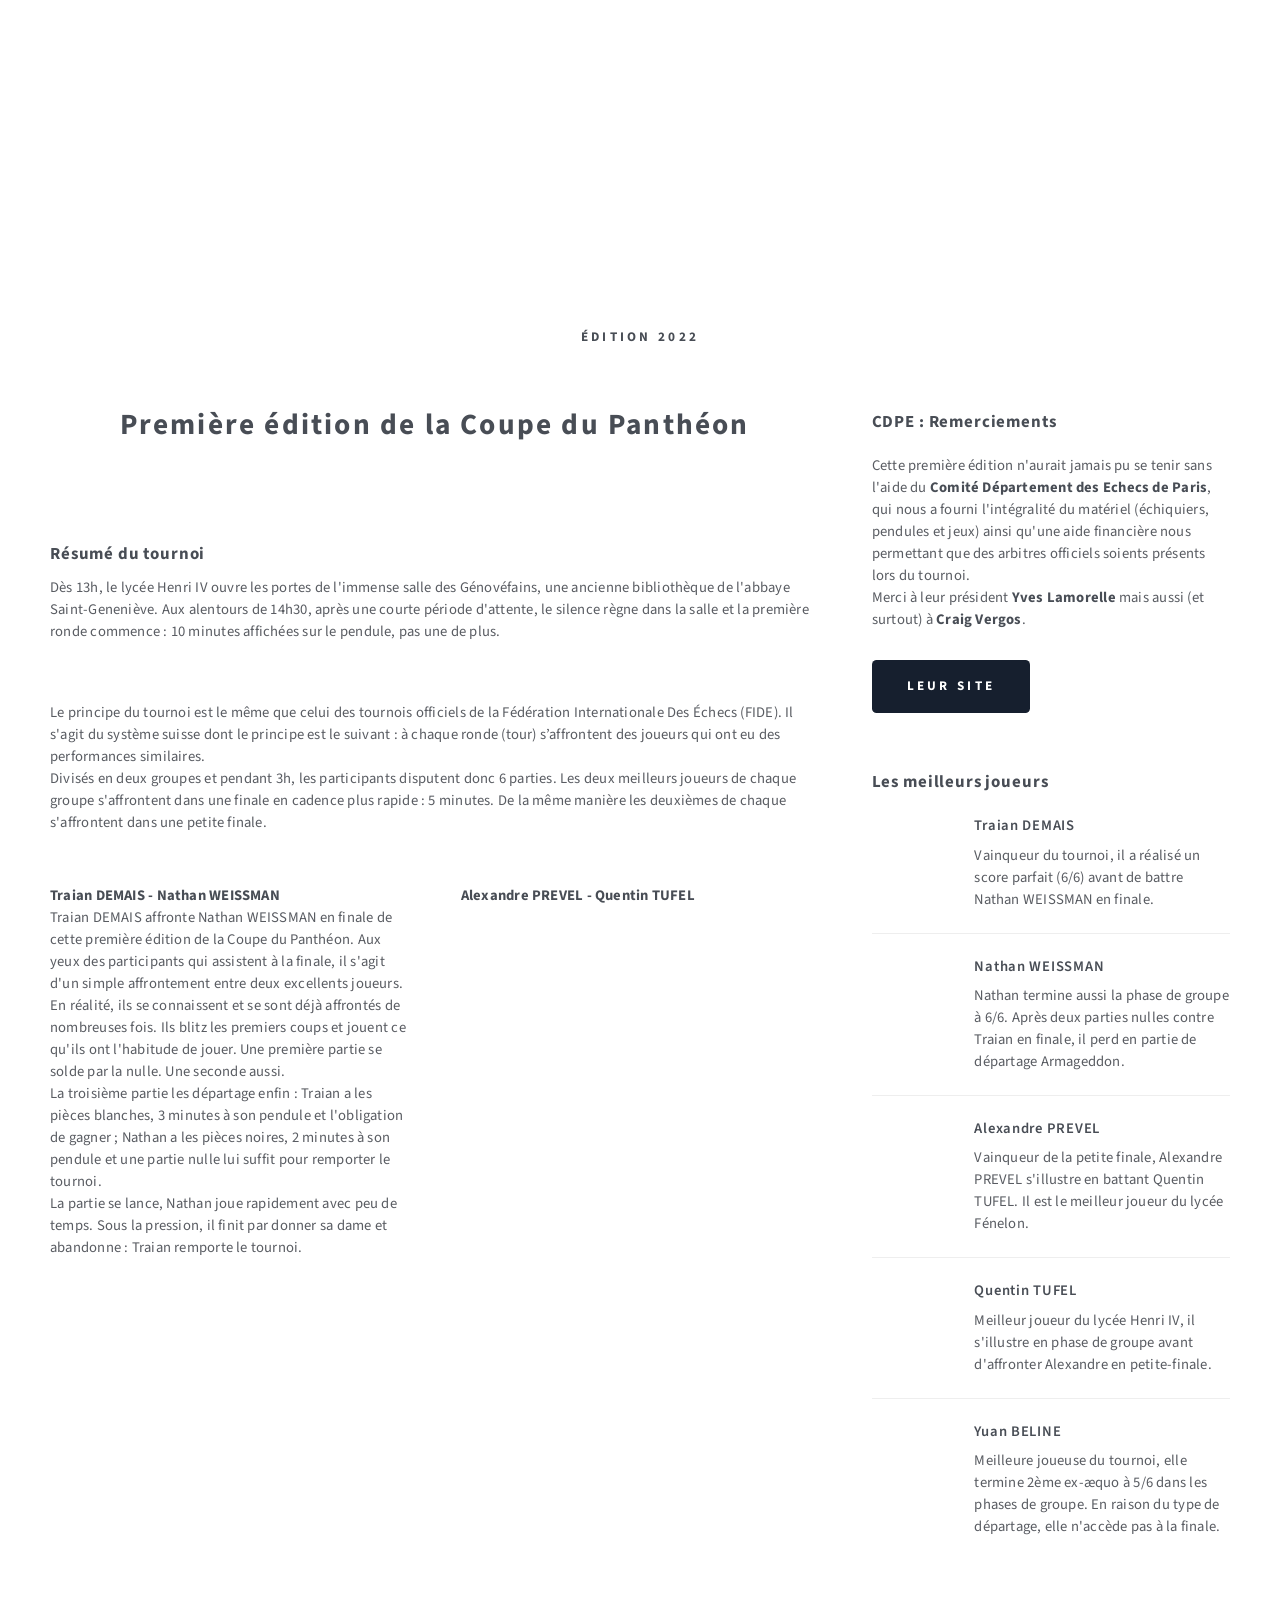
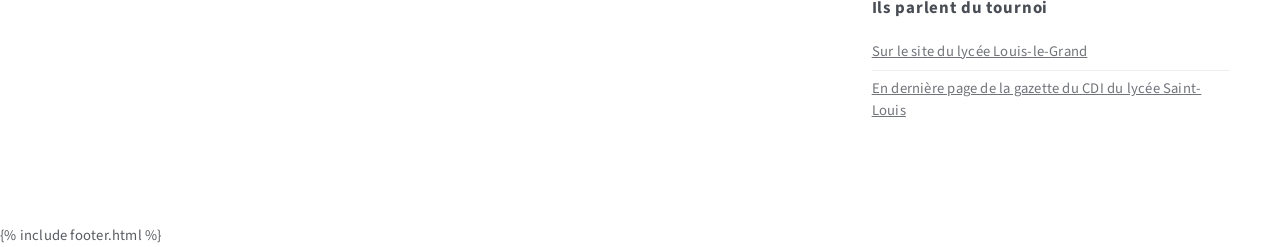
==== commit 776de0ce: "wrap" ====
--- a/2022.html
+++ b/2022.html
@@ -197,64 +197,8 @@
 
 
 								<!-- Contact Form -->
-								<section id="footer" class="wrapper">
-									<div class="title">A propos</div>
-									<div class="container">
-										<div class="row">
-											<div class="col-6 col-12-medium">
-
-												<!-- Contact Form -->
-													<section>
-														<form method="post" action="#">
-															<div class="row gtr-50">
-																<div class="col-6 col-12-small">
-																	<input type="text" name="name" id="contact-name" placeholder="Nom" />
-																</div>
-																<div class="col-6 col-12-small">
-																	<input type="text" name="email" id="contact-email" placeholder="Email" />
-																</div>
-																<div class="col-12">
-																	<textarea name="message" id="contact-message" placeholder="Message" rows="4"></textarea>
-																</div>
-																<div class="col-12">
-																	<ul class="actions">
-																		<li><input type="submit" class="style1" value="Envoyer" /></li>
-																	</ul>
-																</div>
-															</div>
-														</form>
-													</section>
-
-											</div>
-											<div class="col-6 col-12-medium">
-
-												<!-- Contact -->
-													<section class="feature-list small">
-														<div class="row">
-															<div class="col-6 col-12-small">
-																<section>
-																	<h3 class="icon solid fa-envelope">Email</h3>
-																	<p>
-																		<a href="#">coupedupantheon@gmail.com</a>
-																	</p>
-																</section>
-															</div>
-															<div class="col-6 col-12-small">
-																<section>
-																	<h3 class="icon solid fa-phone">Phone</h3>
-																	<p>
-																		+33769369310
-																	</p>
-																</section>
-															</div>
-														</div>
-													</section>
-
-											</div>
-										</div>
-									</div>
-								</section>
-
+		
+		{% include footer.html %}
 		</div>
 
 		<!-- Scripts -->
--- a/assets/css/main.css
+++ b/assets/css/main.css
@@ -2141,7 +2141,7 @@
 					color: rgba(255, 255, 255, 0.75);
 					text-transform: uppercase;
 					text-decoration: none;
-					font-size: 0.9em;
+					font-size: 1em;
 					letter-spacing: 0.25em;
 					height: 5em;
 					line-height: 5em;
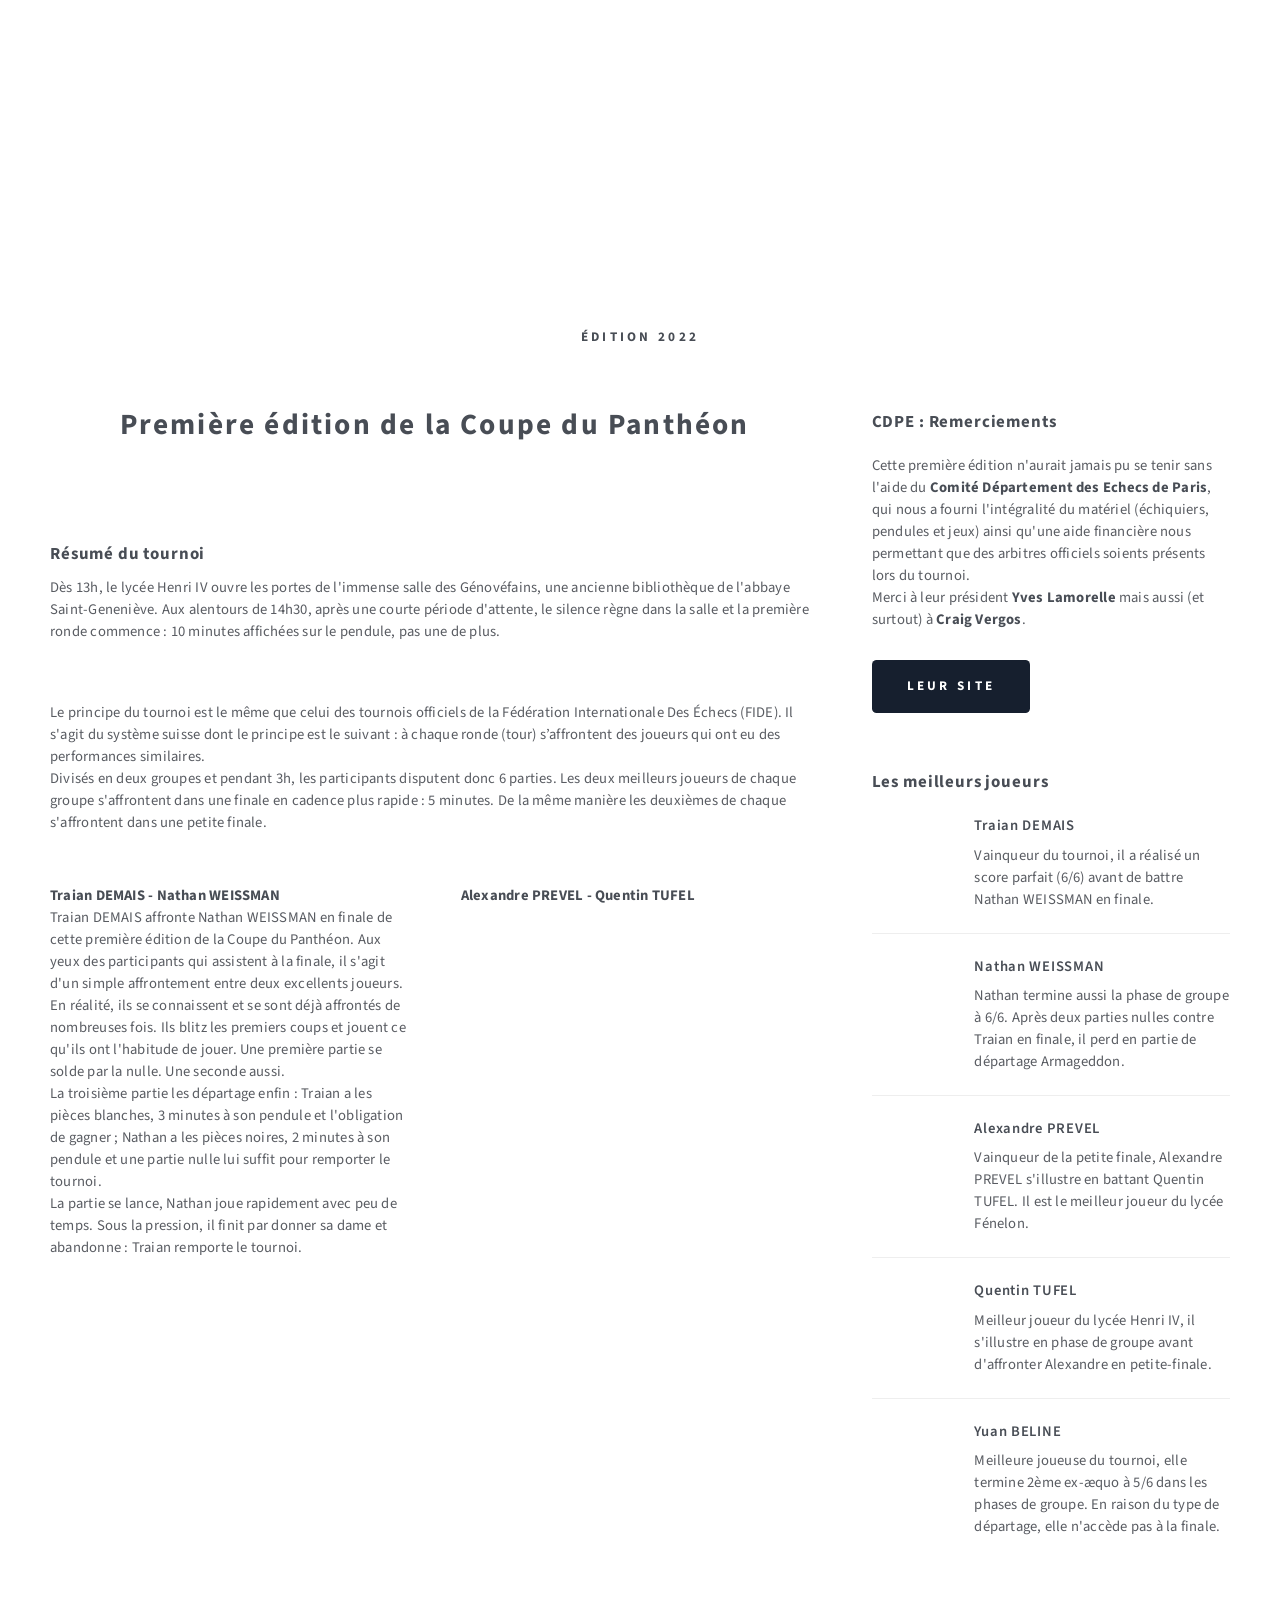
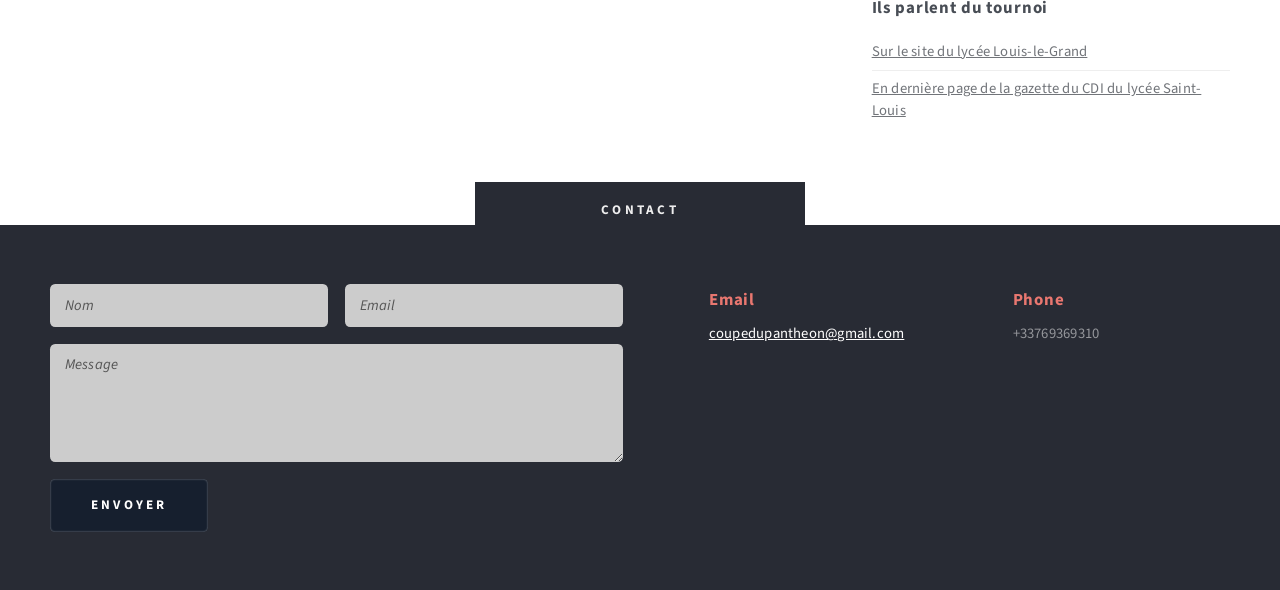
==== commit a26bb2b7: "redduplicate footer in pages" ====
--- a/2022.html
+++ b/2022.html
@@ -197,8 +197,64 @@
 
 
 								<!-- Contact Form -->
-		
-		{% include footer.html %}
+
+								<section id="footer" class="wrapper">
+												<div class="title">Contact</div>
+												<div class="container">
+													<div class="row">
+														<div class="col-6 col-12-medium">
+
+															<!-- Contact Form -->
+																<section>
+																	<form method="post" action="#">
+																		<div class="row gtr-50">
+																			<div class="col-6 col-12-small">
+																				<input type="text" name="name" id="contact-name" placeholder="Nom" />
+																			</div>
+																			<div class="col-6 col-12-small">
+																				<input type="text" name="email" id="contact-email" placeholder="Email" />
+																			</div>
+																			<div class="col-12">
+																				<textarea name="message" id="contact-message" placeholder="Message" rows="4"></textarea>
+																			</div>
+																			<div class="col-12">
+																				<ul class="actions">
+																					<li><input type="submit" class="style1" value="Envoyer" /></li>
+																				</ul>
+																			</div>
+																		</div>
+																	</form>
+																</section>
+
+														</div>
+														<div class="col-6 col-12-medium">
+
+															<!-- Contact -->
+																<section class="feature-list small">
+																	<div class="row">
+																		<div class="col-6 col-12-small">
+																			<section>
+																				<h3 class="icon solid fa-envelope">Email</h3>
+																				<p>
+																					<a href="#">coupedupantheon@gmail.com</a>
+																				</p>
+																			</section>
+																		</div>
+																		<div class="col-6 col-12-small">
+																			<section>
+																				<h3 class="icon solid fa-phone">Phone</h3>
+																				<p>
+																					+33769369310
+																				</p>
+																			</section>
+																		</div>
+																	</div>
+																</section>
+
+														</div>
+													</div>
+												</div>
+											</section>
 		</div>
 
 		<!-- Scripts -->
